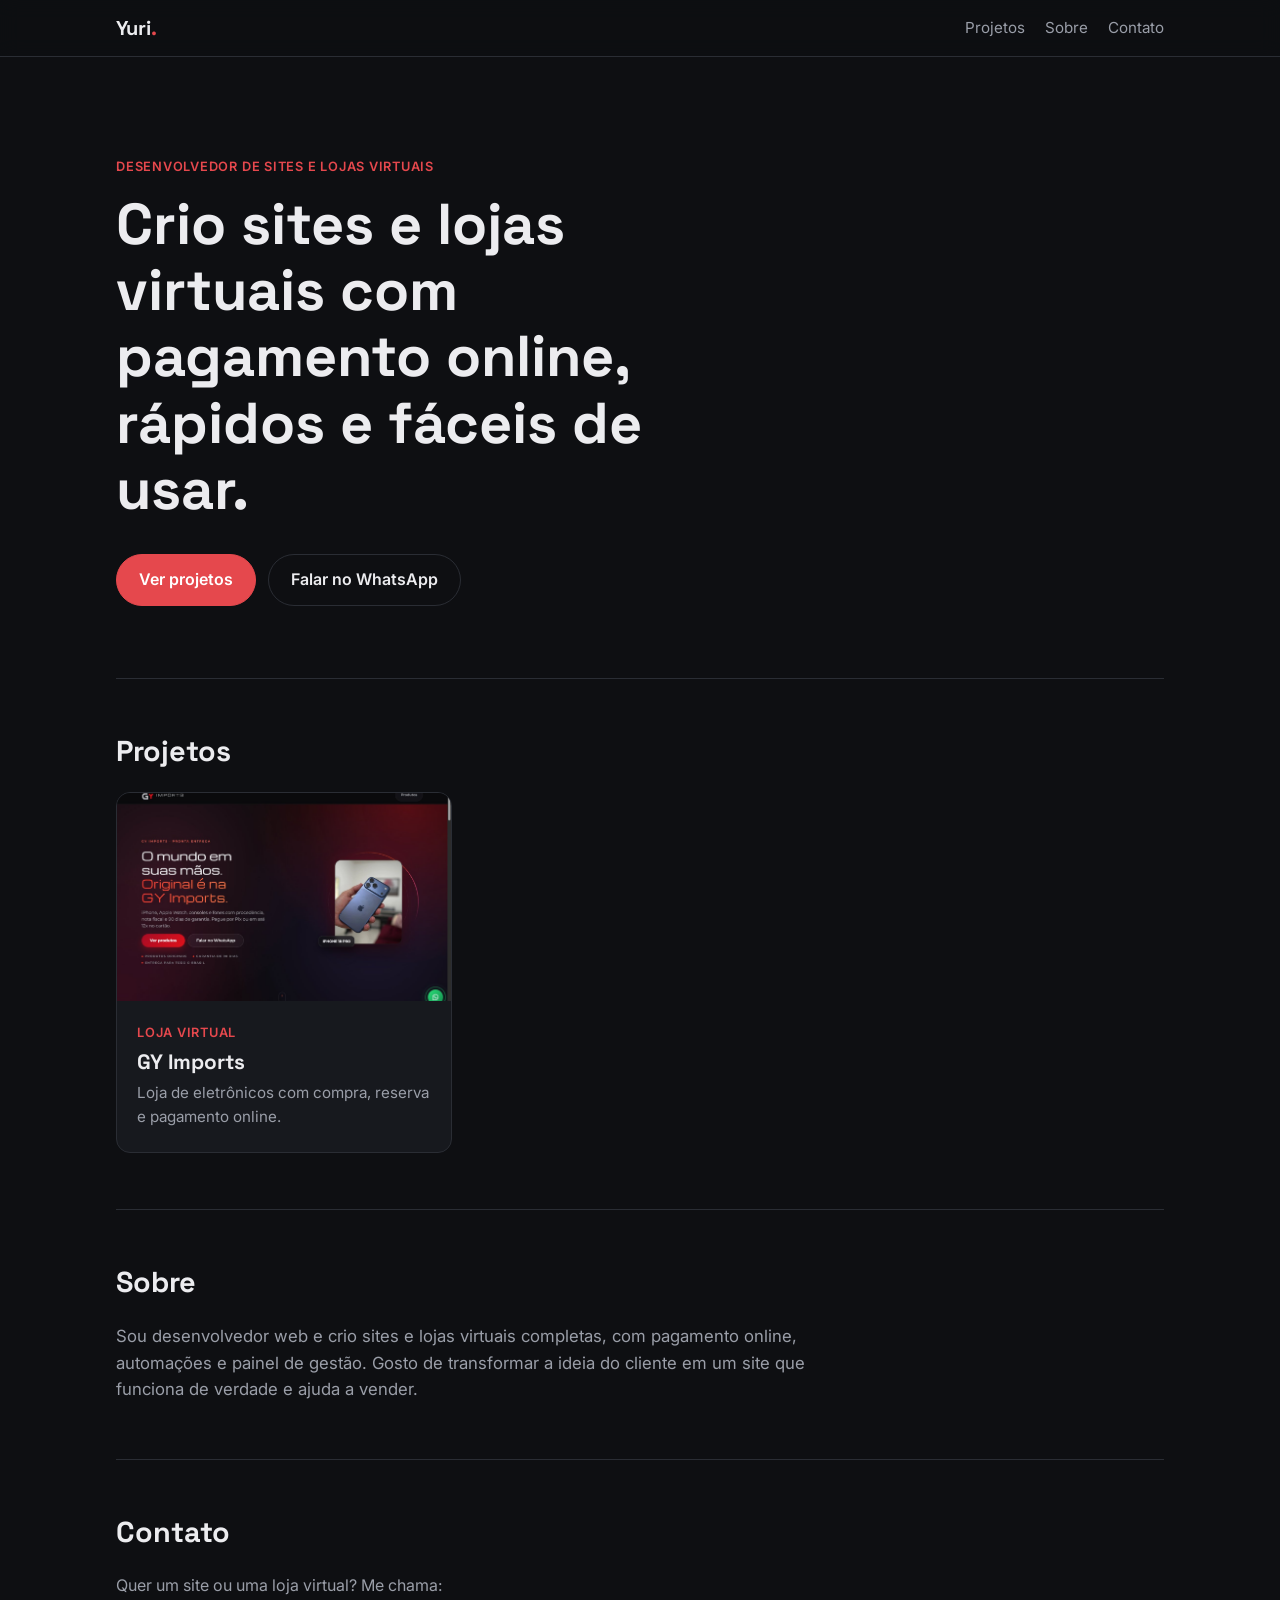
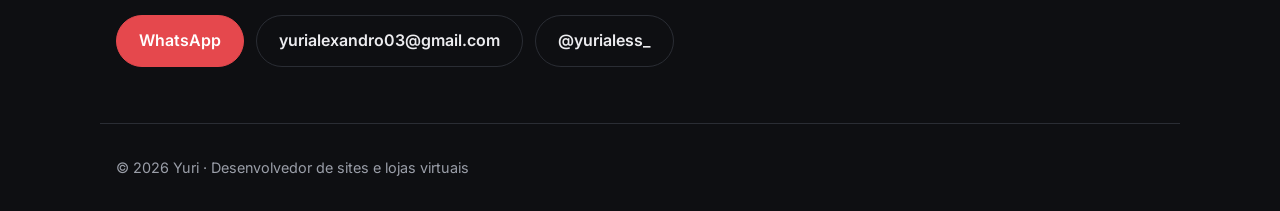
==== index.html @ 2eea9656 "atualização" ====
<!DOCTYPE html>
<html lang="pt-BR">
<head>
  <meta charset="UTF-8">
  <meta name="viewport" content="width=device-width, initial-scale=1.0">
  <title>Portfólio</title>
  <link rel="preconnect" href="https://fonts.googleapis.com">
  <link href="https://fonts.googleapis.com/css2?family=Space+Grotesk:wght@500;700&family=Inter:wght@400;500;600&display=swap" rel="stylesheet">
  <link rel="stylesheet" href="css/style.css">
</head>
<body>
  <header class="topo">
    <a href="index.html" class="logo" id="logo"></a>
    <nav>
      <a href="#projetos">Projetos</a>
      <a href="#sobre">Sobre</a>
      <a href="#contato">Contato</a>
    </nav>
  </header>

  <main>
    <section class="hero">
      <p class="etiqueta" id="funcao"></p>
      <h1 id="frase"></h1>
      <div class="hero-botoes">
        <a href="#projetos" class="botao">Ver projetos</a>
        <a href="#" class="botao botao-vazio" id="hero-whats" target="_blank" rel="noopener">Falar no WhatsApp</a>
      </div>
    </section>

    <section id="projetos" class="secao">
      <h2>Projetos</h2>
      <div class="grade" id="lista-projetos"></div>
    </section>

    <section id="sobre" class="secao">
      <h2>Sobre</h2>
      <p class="texto-sobre" id="texto-sobre"></p>
    </section>

    <section id="contato" class="secao">
      <h2>Contato</h2>
      <p>Quer um site ou uma loja virtual? Me chama:</p>
      <div class="contatos" id="contatos"></div>
    </section>
  </main>

  <footer class="rodape" id="rodape"></footer>

  <script src="js/config.js"></script>
  <script src="js/projetos.js"></script>
  <script src="js/main.js"></script>
</body>
</html>
---- css/style.css ----
/* =============================================
   CORES — troque aqui para mudar o visual todo
   ============================================= */
:root {
  --fundo: #0e0f12;
  --fundo-2: #17191e;
  --borda: #2a2d34;
  --texto: #ececef;
  --texto-suave: #9a9ea8;
  --destaque: #e5484d;      /* cor principal (botões, detalhes) */
  --destaque-texto: #ffffff;
  --raio: 14px;
  --largura: 1080px;
}

* { box-sizing: border-box; margin: 0; padding: 0; }
html { scroll-behavior: smooth; }
body {
  background: var(--fundo);
  color: var(--texto);
  font-family: "Inter", system-ui, sans-serif;
  line-height: 1.6;
}
h1, h2, h3, .logo { font-family: "Space Grotesk", sans-serif; line-height: 1.15; }
a { color: inherit; }
img { display: block; max-width: 100%; }

/* ---------- Topo ---------- */
.topo {
  position: sticky; top: 0; z-index: 10;
  display: flex; justify-content: space-between; align-items: center; gap: 16px;
  padding: 16px max(16px, calc((100% - var(--largura)) / 2 + 16px));
  background: color-mix(in srgb, var(--fundo) 85%, transparent);
  backdrop-filter: blur(10px);
  border-bottom: 1px solid var(--borda);
}
.logo { font-size: 1.25rem; font-weight: 700; text-decoration: none; }
.logo::after { content: "."; color: var(--destaque); }
.topo nav { display: flex; gap: 20px; flex-wrap: wrap; }
.topo nav a { text-decoration: none; color: var(--texto-suave); font-size: .95rem; }
.topo nav a:hover { color: var(--texto); }

main, .rodape { max-width: var(--largura); margin: 0 auto; padding: 0 16px; }

/* ---------- Hero ---------- */
.hero { padding: 96px 0 72px; }
.hero h1 { font-size: clamp(2rem, 6vw, 3.6rem); max-width: 18ch; margin: 12px 0 32px; }
.hero-botoes { display: flex; gap: 12px; flex-wrap: wrap; }

.etiqueta {
  display: inline-block; font-size: .8rem; font-weight: 600;
  letter-spacing: .06em; text-transform: uppercase; color: var(--destaque);
}

/* ---------- Botões ---------- */
.botao {
  display: inline-block; padding: 12px 22px; border-radius: 999px;
  background: var(--destaque); color: var(--destaque-texto);
  font-weight: 600; text-decoration: none; border: 1px solid var(--destaque);
  transition: transform .15s, opacity .15s;
}
.botao:hover { transform: translateY(-2px); opacity: .92; }
.botao-vazio { background: transparent; color: var(--texto); border-color: var(--borda); }

/* ---------- Seções ---------- */
.secao { padding: 56px 0; border-top: 1px solid var(--borda); }
.secao h2 { font-size: 1.8rem; margin-bottom: 24px; }
.texto-sobre { max-width: 65ch; color: var(--texto-suave); font-size: 1.05rem; }
.contatos { display: flex; gap: 12px; flex-wrap: wrap; margin-top: 16px; }
.secao > p { color: var(--texto-suave); }

/* ---------- Cards de projeto ---------- */
.grade { display: grid; grid-template-columns: repeat(auto-fill, minmax(300px, 1fr)); gap: 20px; }
.card {
  display: block; text-decoration: none; overflow: hidden;
  background: var(--fundo-2); border: 1px solid var(--borda); border-radius: var(--raio);
  transition: transform .2s, border-color .2s;
}
.card:hover { transform: translateY(-4px); border-color: var(--destaque); }
.card-texto { padding: 18px 20px 22px; }
.card h3 { font-size: 1.3rem; margin: 6px 0 6px; }
.card p { color: var(--texto-suave); font-size: .95rem; }

/* Caixa de imagem: mostra o nome do projeto enquanto não tiver print */
.imagem-caixa {
  position: relative; aspect-ratio: 16 / 10; overflow: hidden;
  background: linear-gradient(135deg, #1f2229, #121317);
  display: flex; align-items: center; justify-content: center;
}
.imagem-caixa::before {
  content: attr(data-nome);
  font-family: "Space Grotesk", sans-serif; font-weight: 700; font-size: 1.4rem; color: #3a3e48;
}
.imagem-caixa img { position: absolute; inset: 0; width: 100%; height: 100%; object-fit: cover; }

/* ---------- Página do projeto ---------- */
.pagina-projeto { padding: 56px 16px 72px; }
.pagina-projeto h1 { font-size: clamp(2rem, 5vw, 3rem); margin: 8px 0 12px; }
.pagina-projeto h2 { font-size: 1.35rem; margin: 40px 0 12px; }
.pagina-projeto p { color: var(--texto-suave); max-width: 65ch; }
.resumo { font-size: 1.15rem; margin-bottom: 24px; }
.galeria { display: grid; grid-template-columns: repeat(auto-fit, minmax(min(100%, 440px), 1fr)); gap: 20px; margin-top: 40px; }
.galeria .imagem-caixa { border-radius: var(--raio); border: 1px solid var(--borda); }
.duas-colunas { display: grid; grid-template-columns: repeat(auto-fit, minmax(280px, 1fr)); gap: 0 40px; }
.lista-func { list-style: none; display: grid; grid-template-columns: repeat(auto-fill, minmax(260px, 1fr)); gap: 10px; }
.lista-func li {
  padding: 12px 16px; background: var(--fundo-2); border: 1px solid var(--borda); border-radius: 10px;
}
.lista-func li::before { content: "✓  "; color: var(--destaque); font-weight: 700; }
.tags { display: flex; flex-wrap: wrap; gap: 8px; }
.tag { padding: 6px 14px; border-radius: 999px; border: 1px solid var(--borda); font-size: .9rem; }
.cta {
  margin-top: 56px; padding: 32px; border-radius: var(--raio);
  background: var(--fundo-2); border: 1px solid var(--borda);
  display: flex; justify-content: space-between; align-items: center; gap: 16px; flex-wrap: wrap;
}
.cta p { color: var(--texto); font-weight: 600; font-size: 1.1rem; }

/* ---------- Rodapé ---------- */
.rodape { padding: 32px 16px; color: var(--texto-suave); font-size: .9rem; border-top: 1px solid var(--borda); }

@media (max-width: 600px) {
  .topo nav { gap: 14px; }
  .hero { padding: 64px 0 48px; }
}
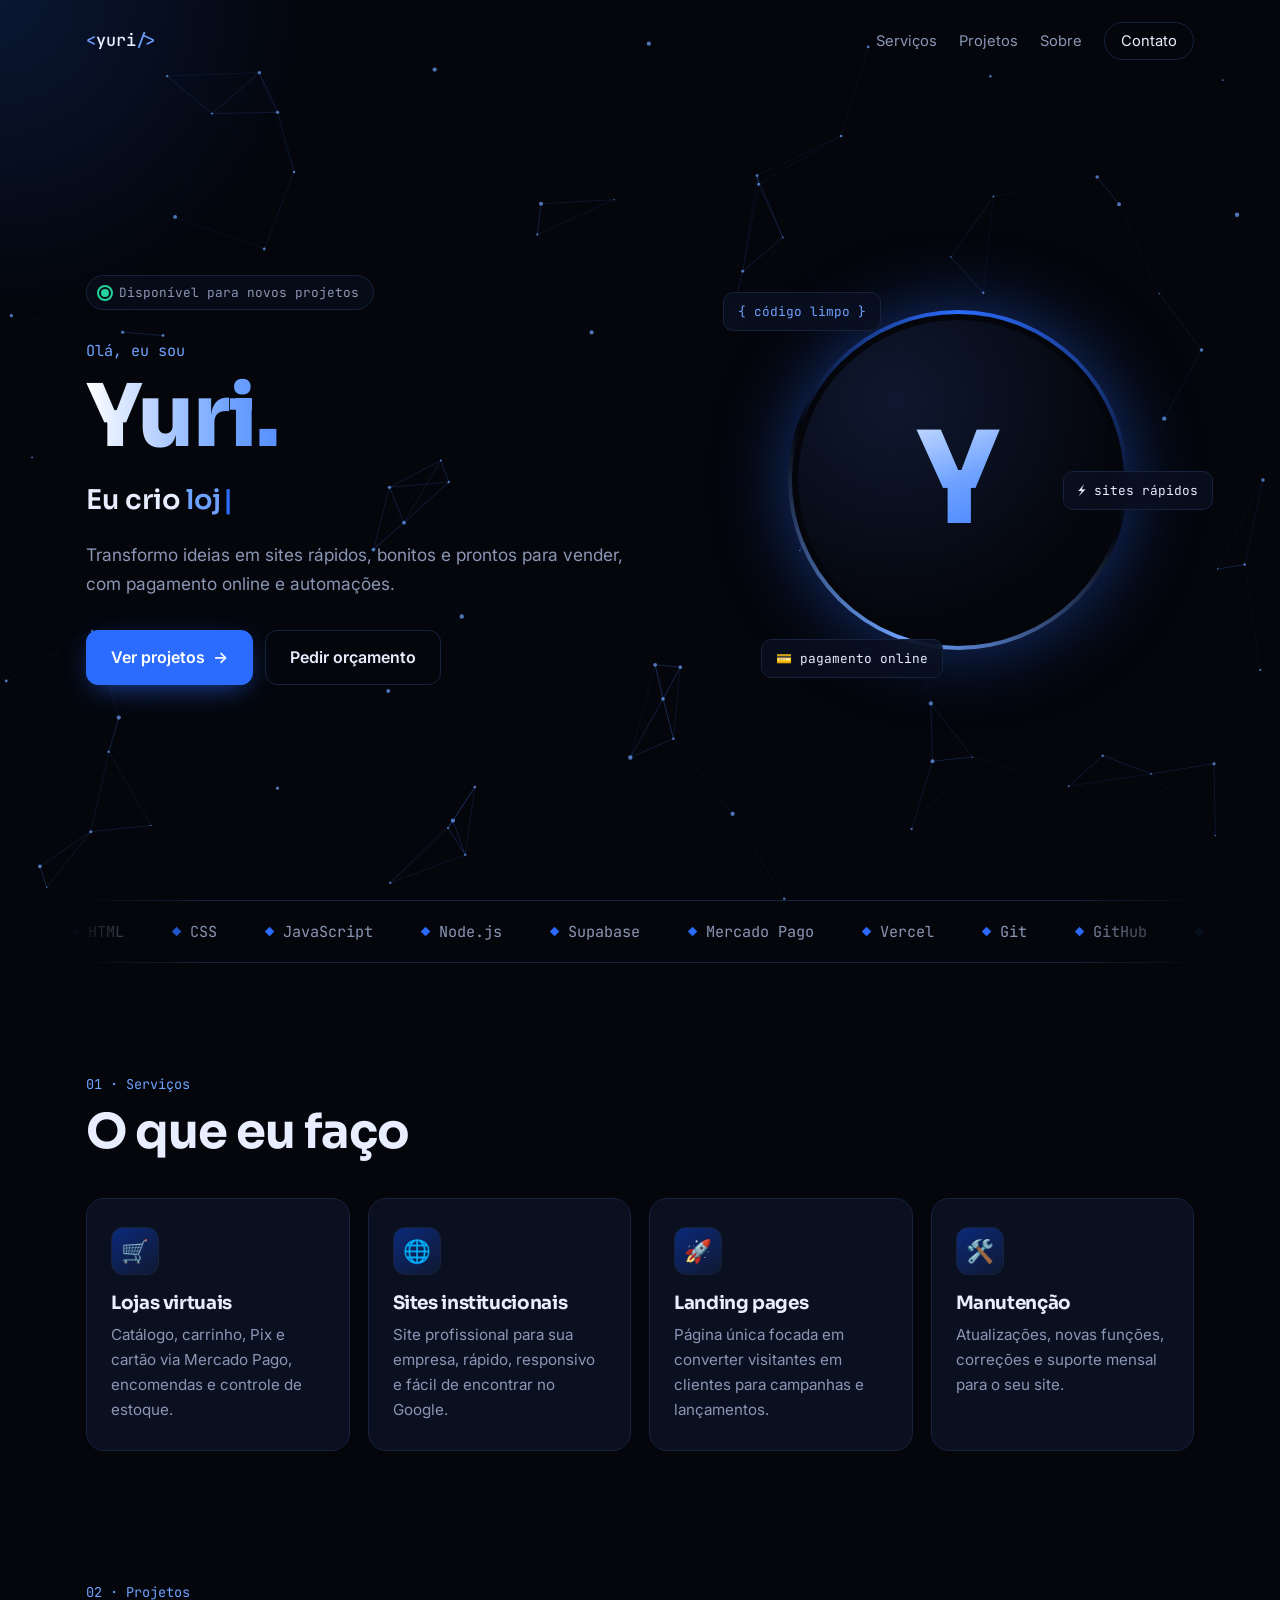
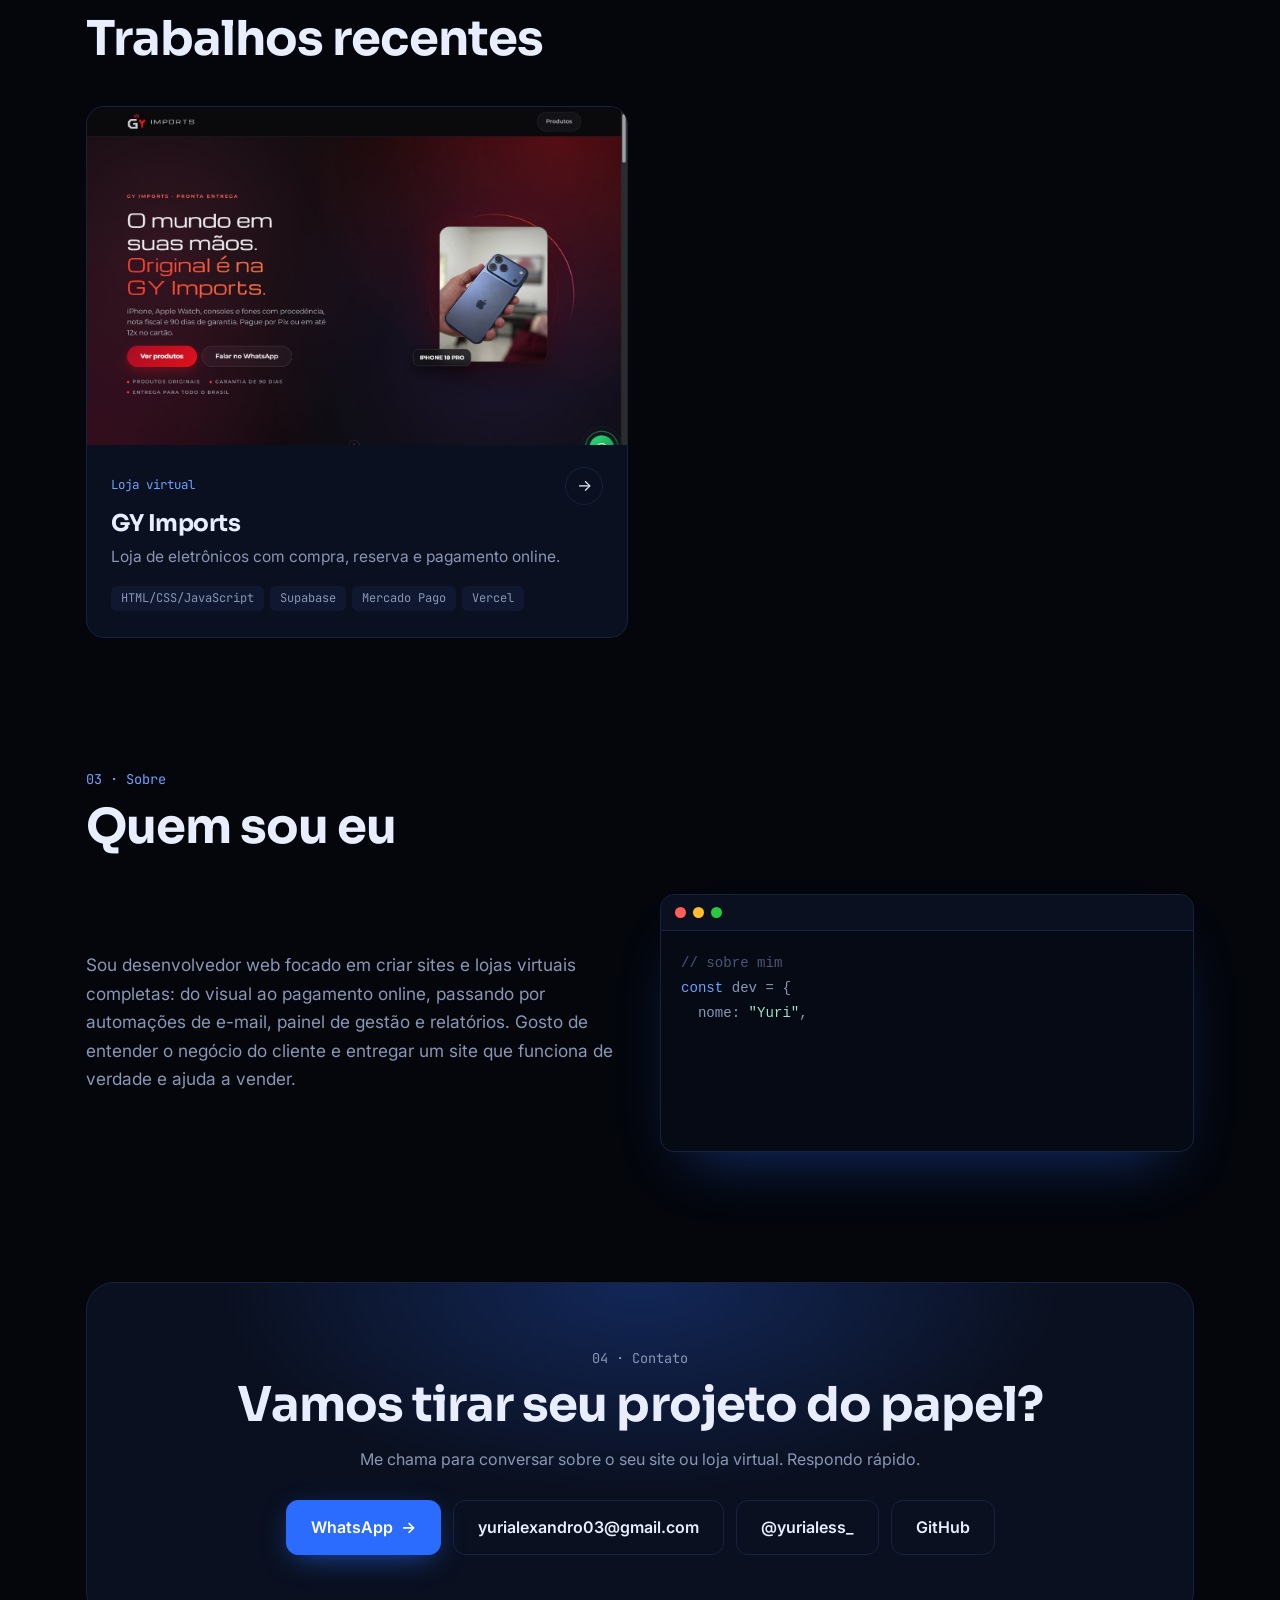
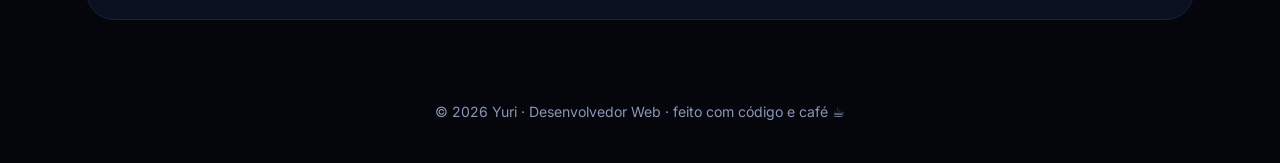
==== commit 9ce116f4: "novo visual" ====
--- a/index.html
+++ b/index.html
@@ -4,44 +4,91 @@
   <meta charset="UTF-8">
   <meta name="viewport" content="width=device-width, initial-scale=1.0">
   <title>Portfólio</title>
+  <meta name="description" content="Portfólio de desenvolvimento de sites e lojas virtuais.">
   <link rel="preconnect" href="https://fonts.googleapis.com">
-  <link href="https://fonts.googleapis.com/css2?family=Space+Grotesk:wght@500;700&family=Inter:wght@400;500;600&display=swap" rel="stylesheet">
+  <link rel="preconnect" href="https://fonts.gstatic.com" crossorigin>
+  <link href="https://fonts.googleapis.com/css2?family=Sora:wght@400;600;700;800&family=Inter:wght@400;500;600&family=JetBrains+Mono:wght@400;500&display=swap" rel="stylesheet">
   <link rel="stylesheet" href="css/style.css">
 </head>
 <body>
-  <header class="topo">
-    <a href="index.html" class="logo" id="logo"></a>
+  <canvas id="fundo" aria-hidden="true"></canvas>
+  <div class="brilho" aria-hidden="true"></div>
+
+  <header class="topo" id="topo">
+    <a href="index.html" class="logo"><span class="logo-chave">&lt;</span><span id="logo"></span><span class="logo-chave">/&gt;</span></a>
     <nav>
+      <a href="#servicos">Serviços</a>
       <a href="#projetos">Projetos</a>
       <a href="#sobre">Sobre</a>
-      <a href="#contato">Contato</a>
+      <a href="#contato" class="nav-cta">Contato</a>
     </nav>
   </header>
 
   <main>
+    <!-- ========== TOPO / HERO ========== -->
     <section class="hero">
-      <p class="etiqueta" id="funcao"></p>
-      <h1 id="frase"></h1>
-      <div class="hero-botoes">
-        <a href="#projetos" class="botao">Ver projetos</a>
-        <a href="#" class="botao botao-vazio" id="hero-whats" target="_blank" rel="noopener">Falar no WhatsApp</a>
+      <div class="hero-texto">
+        <p class="mono status"><span class="ponto"></span> Disponível para novos projetos</p>
+        <p class="ola mono">Olá, eu sou</p>
+        <h1 id="nome-completo"></h1>
+        <p class="digitando">Eu crio <span id="digitando" class="destaque"></span><span class="cursor">|</span></p>
+        <p class="frase" id="frase"></p>
+        <div class="botoes">
+          <a href="#projetos" class="botao">Ver projetos <span class="seta">→</span></a>
+          <a href="#" class="botao botao-vazio" id="hero-whats" target="_blank" rel="noopener">Pedir orçamento</a>
+        </div>
+      </div>
+
+      <div class="hero-foto">
+        <div class="anel">
+          <div class="foto" id="foto"></div>
+        </div>
+        <div class="selo selo-1 mono">{ código limpo }</div>
+        <div class="selo selo-2 mono">⚡ sites rápidos</div>
+        <div class="selo selo-3 mono">💳 pagamento online</div>
       </div>
     </section>
 
+    <!-- ========== FAIXA DE TECNOLOGIAS ========== -->
+    <div class="faixa" aria-label="Tecnologias">
+      <div class="faixa-trilho" id="faixa"></div>
+    </div>
+
+    <!-- ========== SERVIÇOS ========== -->
+    <section id="servicos" class="secao">
+      <p class="rotulo mono">01 · Serviços</p>
+      <h2 class="revela">O que eu faço</h2>
+      <div class="grade-servicos" id="lista-servicos"></div>
+    </section>
+
+    <!-- ========== PROJETOS ========== -->
     <section id="projetos" class="secao">
-      <h2>Projetos</h2>
+      <p class="rotulo mono">02 · Projetos</p>
+      <h2 class="revela">Trabalhos recentes</h2>
       <div class="grade" id="lista-projetos"></div>
     </section>
 
+    <!-- ========== SOBRE ========== -->
     <section id="sobre" class="secao">
-      <h2>Sobre</h2>
-      <p class="texto-sobre" id="texto-sobre"></p>
+      <p class="rotulo mono">03 · Sobre</p>
+      <h2 class="revela">Quem sou eu</h2>
+      <div class="sobre revela">
+        <p id="texto-sobre"></p>
+        <div class="terminal mono" aria-hidden="true">
+          <div class="terminal-barra"><i></i><i></i><i></i></div>
+          <pre id="terminal"></pre>
+        </div>
+      </div>
     </section>
 
+    <!-- ========== CONTATO ========== -->
     <section id="contato" class="secao">
-      <h2>Contato</h2>
-      <p>Quer um site ou uma loja virtual? Me chama:</p>
-      <div class="contatos" id="contatos"></div>
+      <div class="contato-caixa revela">
+        <p class="rotulo mono">04 · Contato</p>
+        <h2>Vamos tirar seu projeto do papel?</h2>
+        <p>Me chama para conversar sobre o seu site ou loja virtual. Respondo rápido.</p>
+        <div class="contatos" id="contatos"></div>
+      </div>
     </section>
   </main>
 
--- a/css/style.css
+++ b/css/style.css
@@ -2,15 +2,18 @@
    CORES — troque aqui para mudar o visual todo
    ============================================= */
 :root {
-  --fundo: #0e0f12;
-  --fundo-2: #17191e;
-  --borda: #2a2d34;
-  --texto: #ececef;
-  --texto-suave: #9a9ea8;
-  --destaque: #e5484d;      /* cor principal (botões, detalhes) */
-  --destaque-texto: #ffffff;
-  --raio: 14px;
-  --largura: 1080px;
+  --fundo: #04060c;          /* preto azulado */
+  --fundo-2: #0a1020;        /* cards */
+  --fundo-3: #0f1830;
+  --borda: #17223d;
+  --texto: #e8eeff;
+  --texto-suave: #8a96b4;
+  --azul: #2b6cff;           /* azul principal */
+  --azul-claro: #6ea2ff;     /* azul de destaque */
+  --azul-escuro: #0b2a7a;
+  --verde: #22d39a;
+  --raio: 18px;
+  --largura: 1140px;
 }
 
 * { box-sizing: border-box; margin: 0; padding: 0; }
@@ -19,107 +22,285 @@
   background: var(--fundo);
   color: var(--texto);
   font-family: "Inter", system-ui, sans-serif;
-  line-height: 1.6;
-}
-h1, h2, h3, .logo { font-family: "Space Grotesk", sans-serif; line-height: 1.15; }
+  line-height: 1.65;
+  overflow-x: hidden;
+}
+h1, h2, h3 { font-family: "Sora", sans-serif; line-height: 1.1; letter-spacing: -0.02em; }
+.mono { font-family: "JetBrains Mono", monospace; }
 a { color: inherit; }
 img { display: block; max-width: 100%; }
+::selection { background: var(--azul); color: #fff; }
+
+/* ---------- Fundo animado ---------- */
+#fundo { position: fixed; inset: 0; width: 100%; height: 100%; z-index: -2; }
+.brilho {
+  position: fixed; z-index: -1; pointer-events: none;
+  width: 700px; height: 700px; border-radius: 50%;
+  left: 0; top: 0; transform: translate(-50%, -50%);
+  background: radial-gradient(circle, rgba(43,108,255,.16), transparent 65%);
+  transition: opacity .3s;
+}
 
 /* ---------- Topo ---------- */
 .topo {
-  position: sticky; top: 0; z-index: 10;
+  position: fixed; top: 0; left: 0; right: 0; z-index: 50;
   display: flex; justify-content: space-between; align-items: center; gap: 16px;
-  padding: 16px max(16px, calc((100% - var(--largura)) / 2 + 16px));
-  background: color-mix(in srgb, var(--fundo) 85%, transparent);
-  backdrop-filter: blur(10px);
-  border-bottom: 1px solid var(--borda);
-}
-.logo { font-size: 1.25rem; font-weight: 700; text-decoration: none; }
-.logo::after { content: "."; color: var(--destaque); }
-.topo nav { display: flex; gap: 20px; flex-wrap: wrap; }
-.topo nav a { text-decoration: none; color: var(--texto-suave); font-size: .95rem; }
+  padding: 22px max(16px, calc((100% - var(--largura)) / 2 + 16px));
+  transition: padding .3s, background .3s, border-color .3s;
+  border-bottom: 1px solid transparent;
+}
+.topo.rolou {
+  padding-top: 12px; padding-bottom: 12px;
+  background: rgba(4, 6, 12, .75); backdrop-filter: blur(14px);
+  border-bottom-color: var(--borda);
+}
+.logo { font-family: "JetBrains Mono", monospace; font-weight: 500; font-size: 1.05rem; text-decoration: none; }
+.logo-chave { color: var(--azul-claro); }
+.topo nav { display: flex; gap: 22px; align-items: center; flex-wrap: wrap; }
+.topo nav a { text-decoration: none; color: var(--texto-suave); font-size: .92rem; position: relative; transition: color .2s; }
+.topo nav a::after {
+  content: ""; position: absolute; left: 0; bottom: -4px; height: 2px; width: 100%;
+  background: var(--azul); transform: scaleX(0); transform-origin: right; transition: transform .3s;
+}
 .topo nav a:hover { color: var(--texto); }
+.topo nav a:hover::after { transform: scaleX(1); transform-origin: left; }
+.topo nav .nav-cta { color: var(--texto); border: 1px solid var(--borda); padding: 6px 16px; border-radius: 999px; }
+.topo nav .nav-cta::after { display: none; }
+.topo nav .nav-cta:hover { border-color: var(--azul); background: rgba(43,108,255,.12); }
 
 main, .rodape { max-width: var(--largura); margin: 0 auto; padding: 0 16px; }
 
 /* ---------- Hero ---------- */
-.hero { padding: 96px 0 72px; }
-.hero h1 { font-size: clamp(2rem, 6vw, 3.6rem); max-width: 18ch; margin: 12px 0 32px; }
-.hero-botoes { display: flex; gap: 12px; flex-wrap: wrap; }
-
-.etiqueta {
-  display: inline-block; font-size: .8rem; font-weight: 600;
-  letter-spacing: .06em; text-transform: uppercase; color: var(--destaque);
-}
+.hero {
+  min-height: 100vh; padding: 120px 0 60px;
+  display: grid; grid-template-columns: 1.25fr 1fr; align-items: center; gap: 48px;
+}
+.status {
+  display: inline-flex; align-items: center; gap: 10px;
+  font-size: .8rem; color: var(--texto-suave);
+  padding: 6px 14px; border: 1px solid var(--borda); border-radius: 999px; background: rgba(10,16,32,.6);
+}
+.ponto { width: 8px; height: 8px; border-radius: 50%; background: var(--verde); position: relative; }
+.ponto::after {
+  content: ""; position: absolute; inset: -4px; border-radius: 50%; border: 2px solid var(--verde);
+  animation: pulso 1.8s ease-out infinite;
+}
+@keyframes pulso { from { transform: scale(.5); opacity: 1; } to { transform: scale(1.8); opacity: 0; } }
+
+.ola { color: var(--azul-claro); margin-top: 28px; font-size: .95rem; }
+.hero h1 { font-size: clamp(2.8rem, 8vw, 5.4rem); font-weight: 800; margin: 6px 0 14px; }
+.nome-gradiente {
+  background: linear-gradient(90deg, #fff, var(--azul-claro), var(--azul), var(--azul-claro), #fff);
+  background-size: 300% 100%; -webkit-background-clip: text; background-clip: text; color: transparent;
+  animation: fluxo 7s linear infinite;
+}
+@keyframes fluxo { to { background-position: 300% 0; } }
+/* letras embaralhadas durante a animação de decodificar */
+.embaralhada { color: var(--azul); -webkit-text-fill-color: var(--azul); opacity: .85; }
+
+.digitando { font-family: "Sora", sans-serif; font-size: clamp(1.2rem, 3vw, 1.7rem); font-weight: 600; min-height: 1.6em; }
+.destaque { color: var(--azul-claro); }
+.cursor { color: var(--azul); animation: piscar 1s steps(1) infinite; margin-left: 2px; }
+@keyframes piscar { 50% { opacity: 0; } }
+.frase { color: var(--texto-suave); font-size: 1.08rem; max-width: 52ch; margin: 18px 0 32px; }
 
 /* ---------- Botões ---------- */
+.botoes { display: flex; gap: 12px; flex-wrap: wrap; }
 .botao {
-  display: inline-block; padding: 12px 22px; border-radius: 999px;
-  background: var(--destaque); color: var(--destaque-texto);
-  font-weight: 600; text-decoration: none; border: 1px solid var(--destaque);
-  transition: transform .15s, opacity .15s;
-}
-.botao:hover { transform: translateY(-2px); opacity: .92; }
-.botao-vazio { background: transparent; color: var(--texto); border-color: var(--borda); }
+  position: relative; overflow: hidden;
+  display: inline-flex; align-items: center; gap: 8px;
+  padding: 13px 24px; border-radius: 12px;
+  background: var(--azul); color: #fff; font-weight: 600; text-decoration: none;
+  border: 1px solid var(--azul);
+  box-shadow: 0 8px 30px -10px rgba(43,108,255,.8);
+  transition: transform .2s, box-shadow .2s;
+}
+.botao::before { /* brilho que passa no hover */
+  content: ""; position: absolute; top: 0; left: -120%; width: 60%; height: 100%;
+  background: linear-gradient(100deg, transparent, rgba(255,255,255,.35), transparent);
+  transform: skewX(-20deg); transition: left .6s;
+}
+.botao:hover { transform: translateY(-2px); box-shadow: 0 12px 40px -8px rgba(43,108,255,.9); }
+.botao:hover::before { left: 140%; }
+.botao .seta { transition: transform .2s; }
+.botao:hover .seta { transform: translateX(4px); }
+.botao-vazio { background: transparent; border-color: var(--borda); box-shadow: none; color: var(--texto); }
+.botao-vazio:hover { border-color: var(--azul); box-shadow: none; background: rgba(43,108,255,.08); }
+
+/* ---------- Foto com anel giratório ---------- */
+.hero-foto { position: relative; display: flex; justify-content: center; align-items: center; aspect-ratio: 1; }
+.anel {
+  position: relative; width: min(340px, 78vw); aspect-ratio: 1; border-radius: 50%; padding: 4px;
+  background: conic-gradient(from 0deg, var(--azul), transparent 30%, var(--azul-claro) 55%, transparent 80%, var(--azul));
+  animation: girar 8s linear infinite;
+  box-shadow: 0 0 80px -10px rgba(43,108,255,.55);
+}
+@keyframes girar { to { transform: rotate(360deg); } }
+.foto {
+  width: 100%; height: 100%; border-radius: 50%; overflow: hidden;
+  background: radial-gradient(circle at 30% 25%, var(--fundo-3), var(--fundo) 70%);
+  border: 6px solid var(--fundo);
+  animation: girar 8s linear infinite reverse; /* mantém a foto parada */
+  display: flex; align-items: center; justify-content: center;
+}
+.foto img { width: 100%; height: 100%; object-fit: cover; }
+.inicial {
+  font-family: "Sora", sans-serif; font-weight: 800; font-size: 8rem;
+  background: linear-gradient(160deg, #fff, var(--azul-claro) 50%, var(--azul)); -webkit-background-clip: text; background-clip: text; color: transparent;
+}
+.selo {
+  position: absolute; font-size: .8rem; padding: 8px 14px; border-radius: 10px;
+  background: rgba(10,16,32,.85); border: 1px solid var(--borda); backdrop-filter: blur(8px);
+  white-space: nowrap; animation: flutuar 5s ease-in-out infinite;
+}
+.selo-1 { top: 10%; left: 0; color: var(--azul-claro); }
+.selo-2 { top: 48%; right: -4%; animation-delay: -1.6s; }
+.selo-3 { bottom: 8%; left: 8%; animation-delay: -3.2s; }
+@keyframes flutuar { 50% { transform: translateY(-14px); } }
+
+/* ---------- Faixa de tecnologias ---------- */
+.faixa {
+  overflow: hidden; border-block: 1px solid var(--borda); padding: 18px 0; margin: 0 -16px;
+  mask-image: linear-gradient(90deg, transparent, #000 12%, #000 88%, transparent);
+}
+.faixa-trilho { display: flex; gap: 48px; width: max-content; animation: deslizar 30s linear infinite; }
+.faixa-trilho span { font-family: "JetBrains Mono", monospace; color: var(--texto-suave); font-size: .95rem; white-space: nowrap; }
+.faixa-trilho span::before { content: "◆ "; color: var(--azul); }
+@keyframes deslizar { to { transform: translateX(-50%); } }
 
 /* ---------- Seções ---------- */
-.secao { padding: 56px 0; border-top: 1px solid var(--borda); }
-.secao h2 { font-size: 1.8rem; margin-bottom: 24px; }
-.texto-sobre { max-width: 65ch; color: var(--texto-suave); font-size: 1.05rem; }
-.contatos { display: flex; gap: 12px; flex-wrap: wrap; margin-top: 16px; }
-.secao > p { color: var(--texto-suave); }
-
-/* ---------- Cards de projeto ---------- */
-.grade { display: grid; grid-template-columns: repeat(auto-fill, minmax(300px, 1fr)); gap: 20px; }
-.card {
-  display: block; text-decoration: none; overflow: hidden;
-  background: var(--fundo-2); border: 1px solid var(--borda); border-radius: var(--raio);
-  transition: transform .2s, border-color .2s;
-}
-.card:hover { transform: translateY(-4px); border-color: var(--destaque); }
-.card-texto { padding: 18px 20px 22px; }
-.card h3 { font-size: 1.3rem; margin: 6px 0 6px; }
-.card p { color: var(--texto-suave); font-size: .95rem; }
-
-/* Caixa de imagem: mostra o nome do projeto enquanto não tiver print */
+.secao { padding: 110px 0 20px; }
+.rotulo { color: var(--azul-claro); font-size: .85rem; margin-bottom: 10px; }
+.secao h2 { font-size: clamp(2rem, 5vw, 3rem); margin-bottom: 40px; }
+
+/* Revelar ao rolar */
+.revela { opacity: 0; transform: translateY(40px); filter: blur(6px); transition: opacity .8s, transform .8s cubic-bezier(.2,.8,.2,1), filter .8s; }
+.revela.visivel { opacity: 1; transform: none; filter: none; }
+
+/* ---------- Cards com luz que segue o mouse ---------- */
+.luz { position: relative; background: var(--fundo-2); border: 1px solid var(--borda); border-radius: var(--raio); overflow: hidden; }
+.luz::before {
+  content: ""; position: absolute; inset: 0; pointer-events: none; opacity: 0; transition: opacity .3s;
+  background: radial-gradient(400px circle at var(--mx, 50%) var(--my, 50%), rgba(43,108,255,.18), transparent 45%);
+}
+.luz::after { /* borda que acende perto do mouse */
+  content: ""; position: absolute; inset: 0; border-radius: inherit; padding: 1px; pointer-events: none; opacity: 0; transition: opacity .3s;
+  background: radial-gradient(250px circle at var(--mx, 50%) var(--my, 50%), var(--azul-claro), transparent 60%);
+  -webkit-mask: linear-gradient(#000 0 0) content-box, linear-gradient(#000 0 0);
+  -webkit-mask-composite: xor; mask-composite: exclude;
+}
+.luz:hover::before, .luz:hover::after { opacity: 1; }
+
+.grade-servicos { display: grid; grid-template-columns: repeat(auto-fit, minmax(240px, 1fr)); gap: 18px; }
+.servico { padding: 28px 24px; }
+.servico .icone {
+  width: 48px; height: 48px; border-radius: 12px; display: grid; place-items: center; font-size: 1.4rem;
+  background: linear-gradient(145deg, var(--azul-escuro), var(--fundo-3)); border: 1px solid var(--borda); margin-bottom: 18px;
+}
+.servico h3 { font-size: 1.15rem; margin-bottom: 8px; }
+.servico p { color: var(--texto-suave); font-size: .95rem; }
+
+/* ---------- Projetos ---------- */
+.grade { display: grid; grid-template-columns: repeat(auto-fill, minmax(min(100%, 480px), 1fr)); gap: 24px; }
+.card { display: block; text-decoration: none; transition: transform .4s cubic-bezier(.2,.8,.2,1); }
+.card:hover { transform: translateY(-6px); }
+.card .imagem-caixa img { transition: transform .8s cubic-bezier(.2,.8,.2,1); }
+.card:hover .imagem-caixa img { transform: scale(1.06); }
+.card-texto { padding: 22px 24px 26px; position: relative; z-index: 1; }
+.card-topo { display: flex; justify-content: space-between; align-items: center; }
+.etiqueta { font-family: "JetBrains Mono", monospace; font-size: .78rem; color: var(--azul-claro); }
+.card h3 { font-size: 1.45rem; margin: 6px 0 8px; }
+.card p { color: var(--texto-suave); font-size: .97rem; }
+.card .abrir {
+  width: 38px; height: 38px; border-radius: 50%; border: 1px solid var(--borda); display: grid; place-items: center;
+  transition: background .3s, transform .3s, border-color .3s;
+}
+.card:hover .abrir { background: var(--azul); border-color: var(--azul); transform: rotate(-45deg); }
+.mini-tags { display: flex; flex-wrap: wrap; gap: 6px; margin-top: 16px; }
+.mini-tags span { font-size: .75rem; padding: 3px 10px; border-radius: 6px; background: var(--fundo-3); color: var(--texto-suave); font-family: "JetBrains Mono", monospace; }
+
 .imagem-caixa {
   position: relative; aspect-ratio: 16 / 10; overflow: hidden;
-  background: linear-gradient(135deg, #1f2229, #121317);
+  background: linear-gradient(135deg, var(--fundo-3), var(--fundo));
   display: flex; align-items: center; justify-content: center;
 }
-.imagem-caixa::before {
-  content: attr(data-nome);
-  font-family: "Space Grotesk", sans-serif; font-weight: 700; font-size: 1.4rem; color: #3a3e48;
-}
-.imagem-caixa img { position: absolute; inset: 0; width: 100%; height: 100%; object-fit: cover; }
+.imagem-caixa::before { content: attr(data-nome); font-family: "Sora", sans-serif; font-weight: 700; font-size: 1.4rem; color: #24314f; }
+.imagem-caixa img { position: absolute; inset: 0; width: 100%; height: 100%; object-fit: cover; object-position: top; }
+
+/* ---------- Sobre ---------- */
+.sobre { display: grid; grid-template-columns: 1fr 1fr; gap: 40px; align-items: center; }
+.sobre > p { color: var(--texto-suave); font-size: 1.08rem; }
+.terminal { background: #060a14; border: 1px solid var(--borda); border-radius: 14px; overflow: hidden; box-shadow: 0 30px 60px -30px rgba(43,108,255,.45); }
+.terminal-barra { display: flex; gap: 7px; padding: 12px 14px; border-bottom: 1px solid var(--borda); background: var(--fundo-2); }
+.terminal-barra i { width: 11px; height: 11px; border-radius: 50%; background: #26314d; }
+.terminal-barra i:first-child { background: #ff5f57; } .terminal-barra i:nth-child(2) { background: #febc2e; } .terminal-barra i:nth-child(3) { background: #28c840; }
+.terminal pre { padding: 20px; font-size: .88rem; line-height: 1.8; min-height: 220px; white-space: pre-wrap; color: var(--texto-suave); }
+.terminal .k { color: var(--azul-claro); } .terminal .s { color: #9fe0c4; } .terminal .c { color: #4a5675; }
+
+/* ---------- Contato ---------- */
+.contato-caixa {
+  text-align: center; padding: 64px 24px; border-radius: 28px; border: 1px solid var(--borda);
+  background:
+    radial-gradient(600px 300px at 50% 0%, rgba(43,108,255,.25), transparent 70%),
+    var(--fundo-2);
+}
+.contato-caixa h2 { margin-bottom: 14px; }
+.contato-caixa > p { color: var(--texto-suave); }
+.contatos { display: flex; gap: 12px; flex-wrap: wrap; justify-content: center; margin-top: 28px; }
 
 /* ---------- Página do projeto ---------- */
-.pagina-projeto { padding: 56px 16px 72px; }
-.pagina-projeto h1 { font-size: clamp(2rem, 5vw, 3rem); margin: 8px 0 12px; }
-.pagina-projeto h2 { font-size: 1.35rem; margin: 40px 0 12px; }
+.pagina-projeto { padding: 130px 16px 40px; }
+.pagina-projeto h1 { font-size: clamp(2.4rem, 6vw, 4rem); margin: 10px 0 14px; }
+.pagina-projeto h2 { font-size: 1.4rem; margin: 48px 0 14px; }
 .pagina-projeto p { color: var(--texto-suave); max-width: 65ch; }
-.resumo { font-size: 1.15rem; margin-bottom: 24px; }
-.galeria { display: grid; grid-template-columns: repeat(auto-fit, minmax(min(100%, 440px), 1fr)); gap: 20px; margin-top: 40px; }
-.galeria .imagem-caixa { border-radius: var(--raio); border: 1px solid var(--borda); }
+.resumo { font-size: 1.15rem; margin-bottom: 26px; }
+.galeria { display: grid; grid-template-columns: repeat(auto-fit, minmax(min(100%, 460px), 1fr)); gap: 20px; margin-top: 44px; }
+.galeria .imagem-caixa { border-radius: var(--raio); border: 1px solid var(--borda); cursor: zoom-in; }
+.galeria .imagem-caixa img { transition: transform .6s; }
+.galeria .imagem-caixa:hover img { transform: scale(1.04); }
 .duas-colunas { display: grid; grid-template-columns: repeat(auto-fit, minmax(280px, 1fr)); gap: 0 40px; }
 .lista-func { list-style: none; display: grid; grid-template-columns: repeat(auto-fill, minmax(260px, 1fr)); gap: 10px; }
-.lista-func li {
-  padding: 12px 16px; background: var(--fundo-2); border: 1px solid var(--borda); border-radius: 10px;
-}
-.lista-func li::before { content: "✓  "; color: var(--destaque); font-weight: 700; }
+.lista-func li { padding: 14px 18px; border-radius: 12px; }
+.lista-func li span { position: relative; z-index: 1; }
+.lista-func li span::before { content: "✓  "; color: var(--azul-claro); font-weight: 700; }
 .tags { display: flex; flex-wrap: wrap; gap: 8px; }
-.tag { padding: 6px 14px; border-radius: 999px; border: 1px solid var(--borda); font-size: .9rem; }
+.tag { padding: 6px 14px; border-radius: 8px; border: 1px solid var(--borda); background: var(--fundo-2); font-size: .88rem; font-family: "JetBrains Mono", monospace; }
 .cta {
-  margin-top: 56px; padding: 32px; border-radius: var(--raio);
-  background: var(--fundo-2); border: 1px solid var(--borda);
+  margin-top: 64px; padding: 34px; border-radius: var(--raio);
   display: flex; justify-content: space-between; align-items: center; gap: 16px; flex-wrap: wrap;
 }
-.cta p { color: var(--texto); font-weight: 600; font-size: 1.1rem; }
+.cta p { color: var(--texto); font-weight: 600; font-size: 1.15rem; position: relative; z-index: 1; }
+.cta .botao { z-index: 1; }
+
+/* Imagem ampliada */
+.zoom {
+  position: fixed; inset: 0; z-index: 100; display: grid; place-items: center; padding: 24px;
+  background: rgba(2,4,10,.92); backdrop-filter: blur(6px); opacity: 0; pointer-events: none; transition: opacity .3s; cursor: zoom-out;
+}
+.zoom.aberto { opacity: 1; pointer-events: auto; }
+.zoom img { max-height: 90vh; border-radius: 12px; transform: scale(.94); transition: transform .3s; }
+.zoom.aberto img { transform: none; }
 
 /* ---------- Rodapé ---------- */
-.rodape { padding: 32px 16px; color: var(--texto-suave); font-size: .9rem; border-top: 1px solid var(--borda); }
-
+.rodape { padding: 60px 16px 40px; color: var(--texto-suave); font-size: .88rem; text-align: center; }
+
+/* ---------- Celular ---------- */
+@media (max-width: 860px) {
+  .hero { grid-template-columns: 1fr; padding-top: 110px; min-height: auto; }
+  .hero-foto { order: -1; max-width: 360px; margin: 0 auto; width: 100%; }
+  .sobre { grid-template-columns: 1fr; }
+  .selo-2 { right: 0; }
+}
 @media (max-width: 600px) {
-  .topo nav { gap: 14px; }
-  .hero { padding: 64px 0 48px; }
-}
+  .topo nav a:not(.nav-cta) { display: none; }
+  .hero-foto { max-width: 300px; }
+  .anel { width: 210px; }
+  .inicial { font-size: 6rem; }
+  .selo { font-size: .7rem; }
+}
+
+/* Respeita quem prefere menos movimento */
+@media (prefers-reduced-motion: reduce) {
+  *, *::before, *::after { animation: none !important; transition: none !important; }
+  .revela { opacity: 1; transform: none; filter: none; }
+}
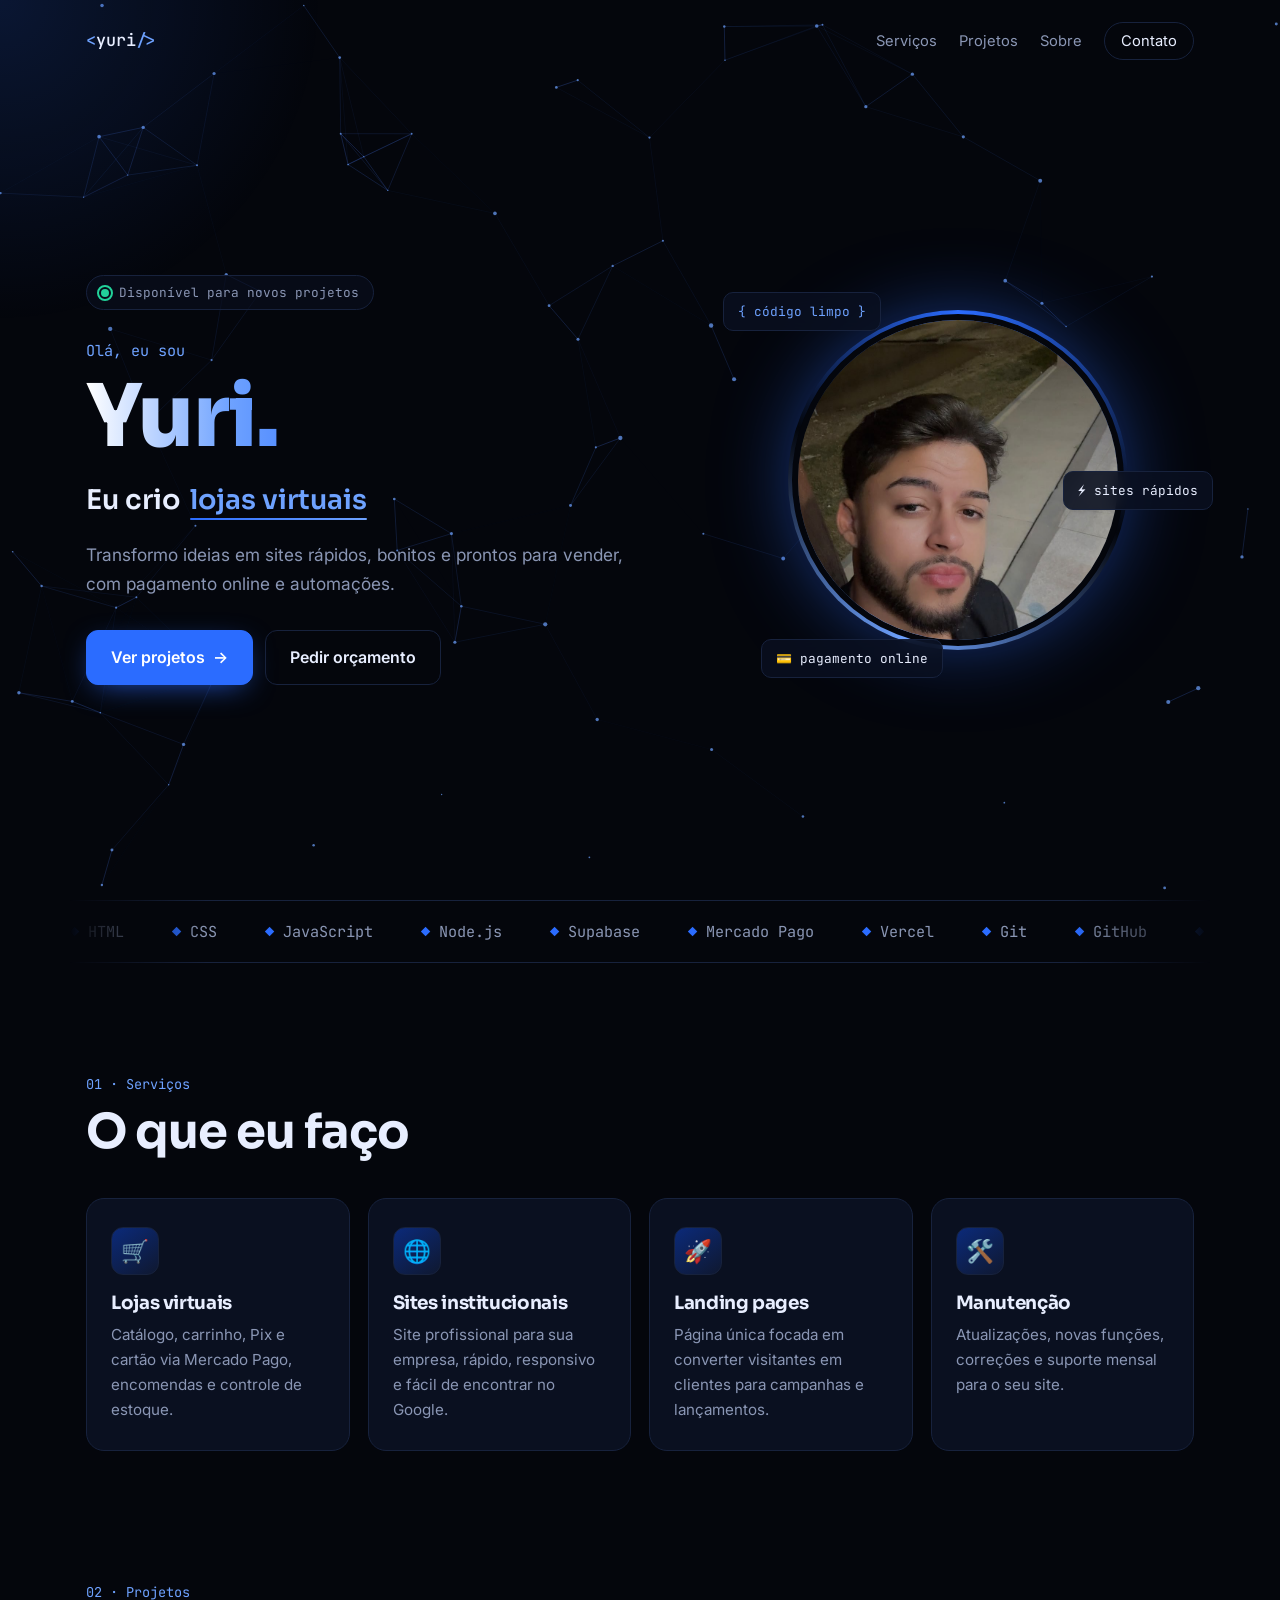
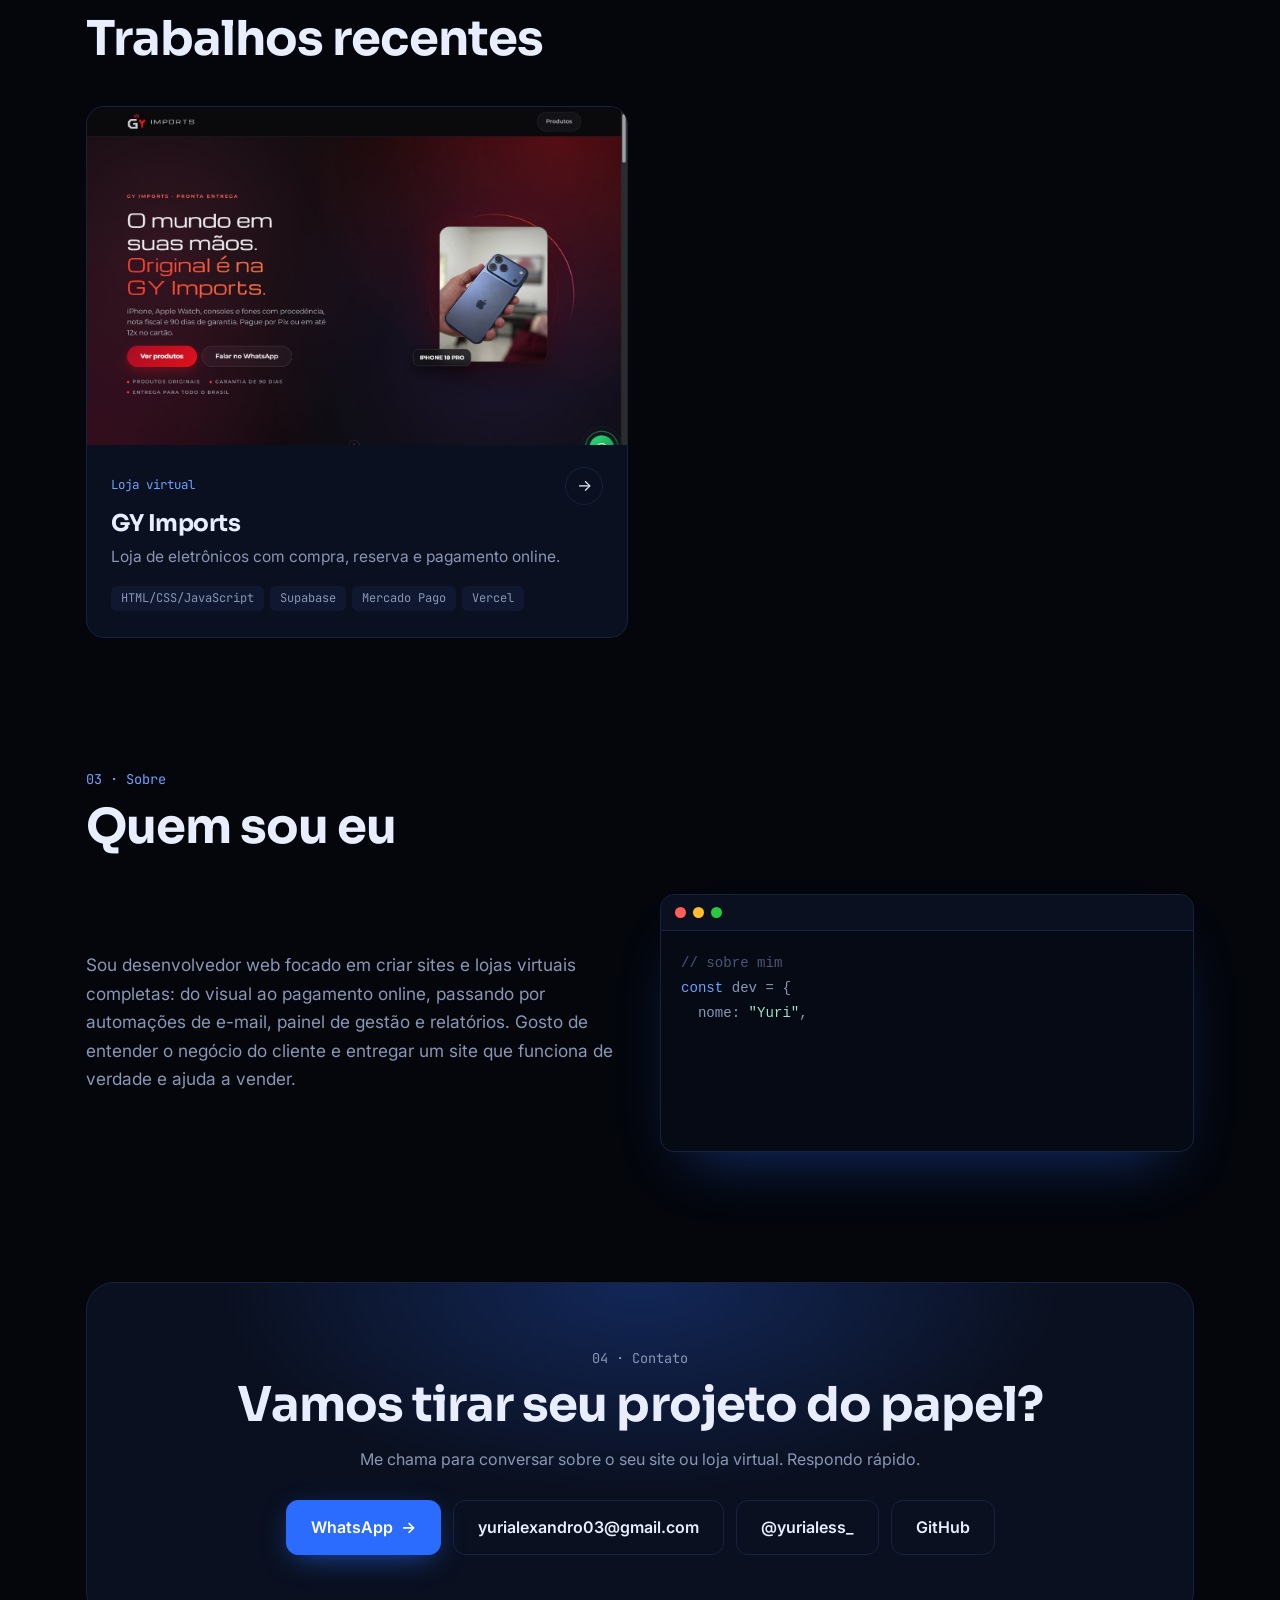
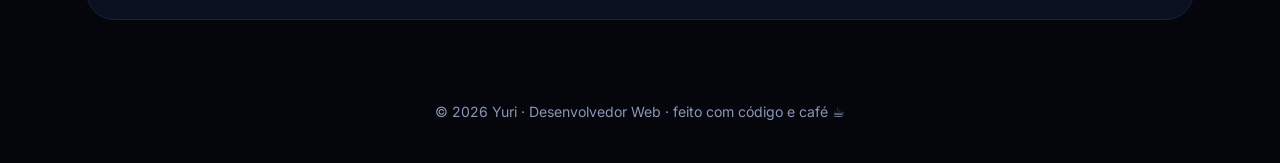
==== commit 340a0fc4: "visual atualização 1" ====
--- a/index.html
+++ b/index.html
@@ -31,7 +31,7 @@
         <p class="mono status"><span class="ponto"></span> Disponível para novos projetos</p>
         <p class="ola mono">Olá, eu sou</p>
         <h1 id="nome-completo"></h1>
-        <p class="digitando">Eu crio <span id="digitando" class="destaque"></span><span class="cursor">|</span></p>
+        <p class="digitando">Eu crio <span class="rotativo" id="digitando"></span></p>
         <p class="frase" id="frase"></p>
         <div class="botoes">
           <a href="#projetos" class="botao">Ver projetos <span class="seta">→</span></a>
--- a/css/style.css
+++ b/css/style.css
@@ -98,10 +98,32 @@
 /* letras embaralhadas durante a animação de decodificar */
 .embaralhada { color: var(--azul); -webkit-text-fill-color: var(--azul); opacity: .85; }
 
-.digitando { font-family: "Sora", sans-serif; font-size: clamp(1.2rem, 3vw, 1.7rem); font-weight: 600; min-height: 1.6em; }
+.digitando {
+  font-family: "Sora", sans-serif; font-size: clamp(1.2rem, 3vw, 1.7rem); font-weight: 600;
+  display: flex; align-items: center; gap: .35em; flex-wrap: wrap; line-height: 1.65;
+}
 .destaque { color: var(--azul-claro); }
-.cursor { color: var(--azul); animation: piscar 1s steps(1) infinite; margin-left: 2px; }
-@keyframes piscar { 50% { opacity: 0; } }
+
+/* Palavras que sobem com desvanecer */
+.rotativo {
+  position: relative; display: inline-block; height: 1.65em; overflow: hidden;
+  transition: width .6s cubic-bezier(.65,0,.35,1);
+}
+.rotativo .palavra {
+  position: absolute; left: 0; top: 0; white-space: nowrap; line-height: 1.65em;
+  color: var(--azul-claro);
+  opacity: 0; transform: translateY(100%); filter: blur(8px);
+  transition: opacity .9s ease, transform .9s cubic-bezier(.2,.8,.2,1), filter .9s ease;
+}
+.rotativo .palavra::after { /* traço azul que se desenha */
+  content: ""; position: absolute; left: 0; right: 0; bottom: .12em; height: 2px; border-radius: 2px;
+  background: linear-gradient(90deg, var(--azul), var(--azul-claro));
+  transform: scaleX(0); transform-origin: left; transition: transform .8s .35s cubic-bezier(.65,0,.35,1);
+}
+.rotativo .palavra.ativa { opacity: 1; transform: none; filter: none; }
+.rotativo .palavra.ativa::after { transform: scaleX(1); }
+.rotativo .palavra.saindo { opacity: 0; transform: translateY(-100%); filter: blur(8px); }
+.rotativo .palavra.saindo::after { transform: scaleX(0); transform-origin: right; transition-delay: 0s; }
 .frase { color: var(--texto-suave); font-size: 1.08rem; max-width: 52ch; margin: 18px 0 32px; }
 
 /* ---------- Botões ---------- */
